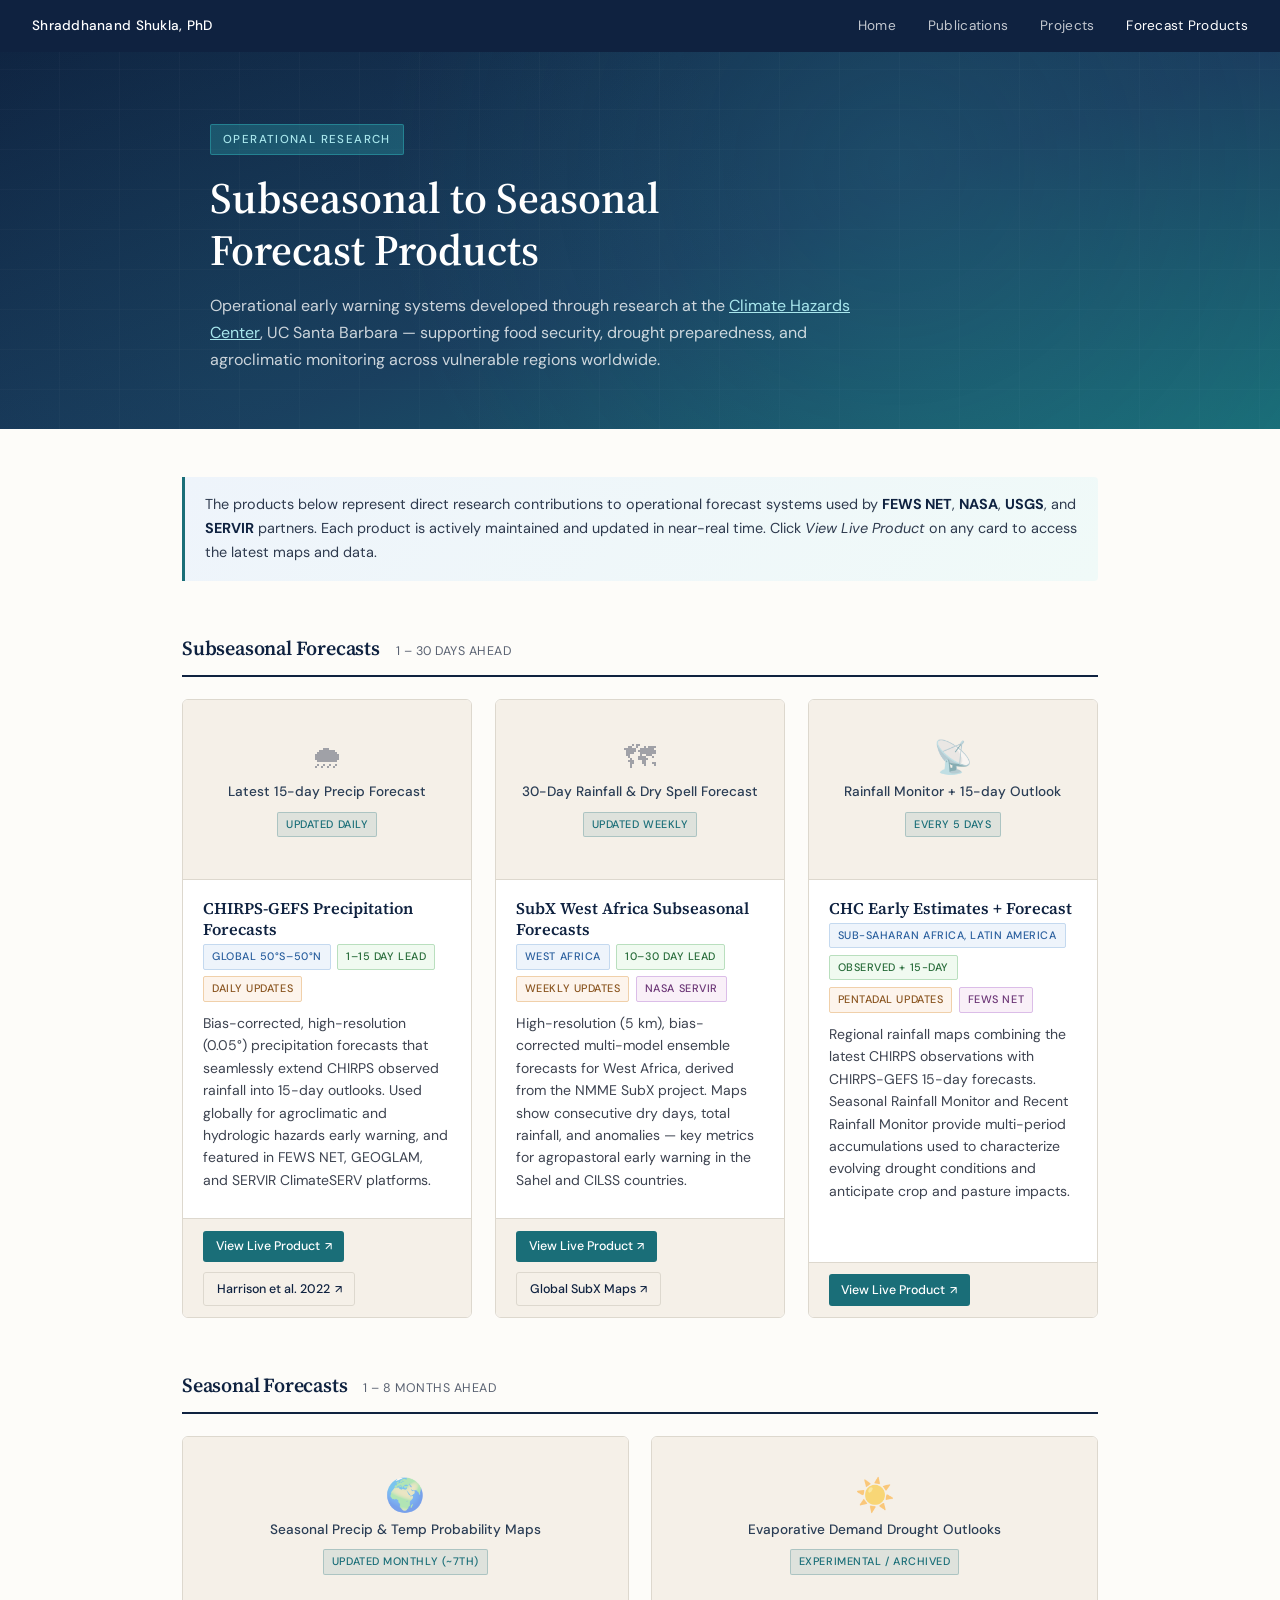
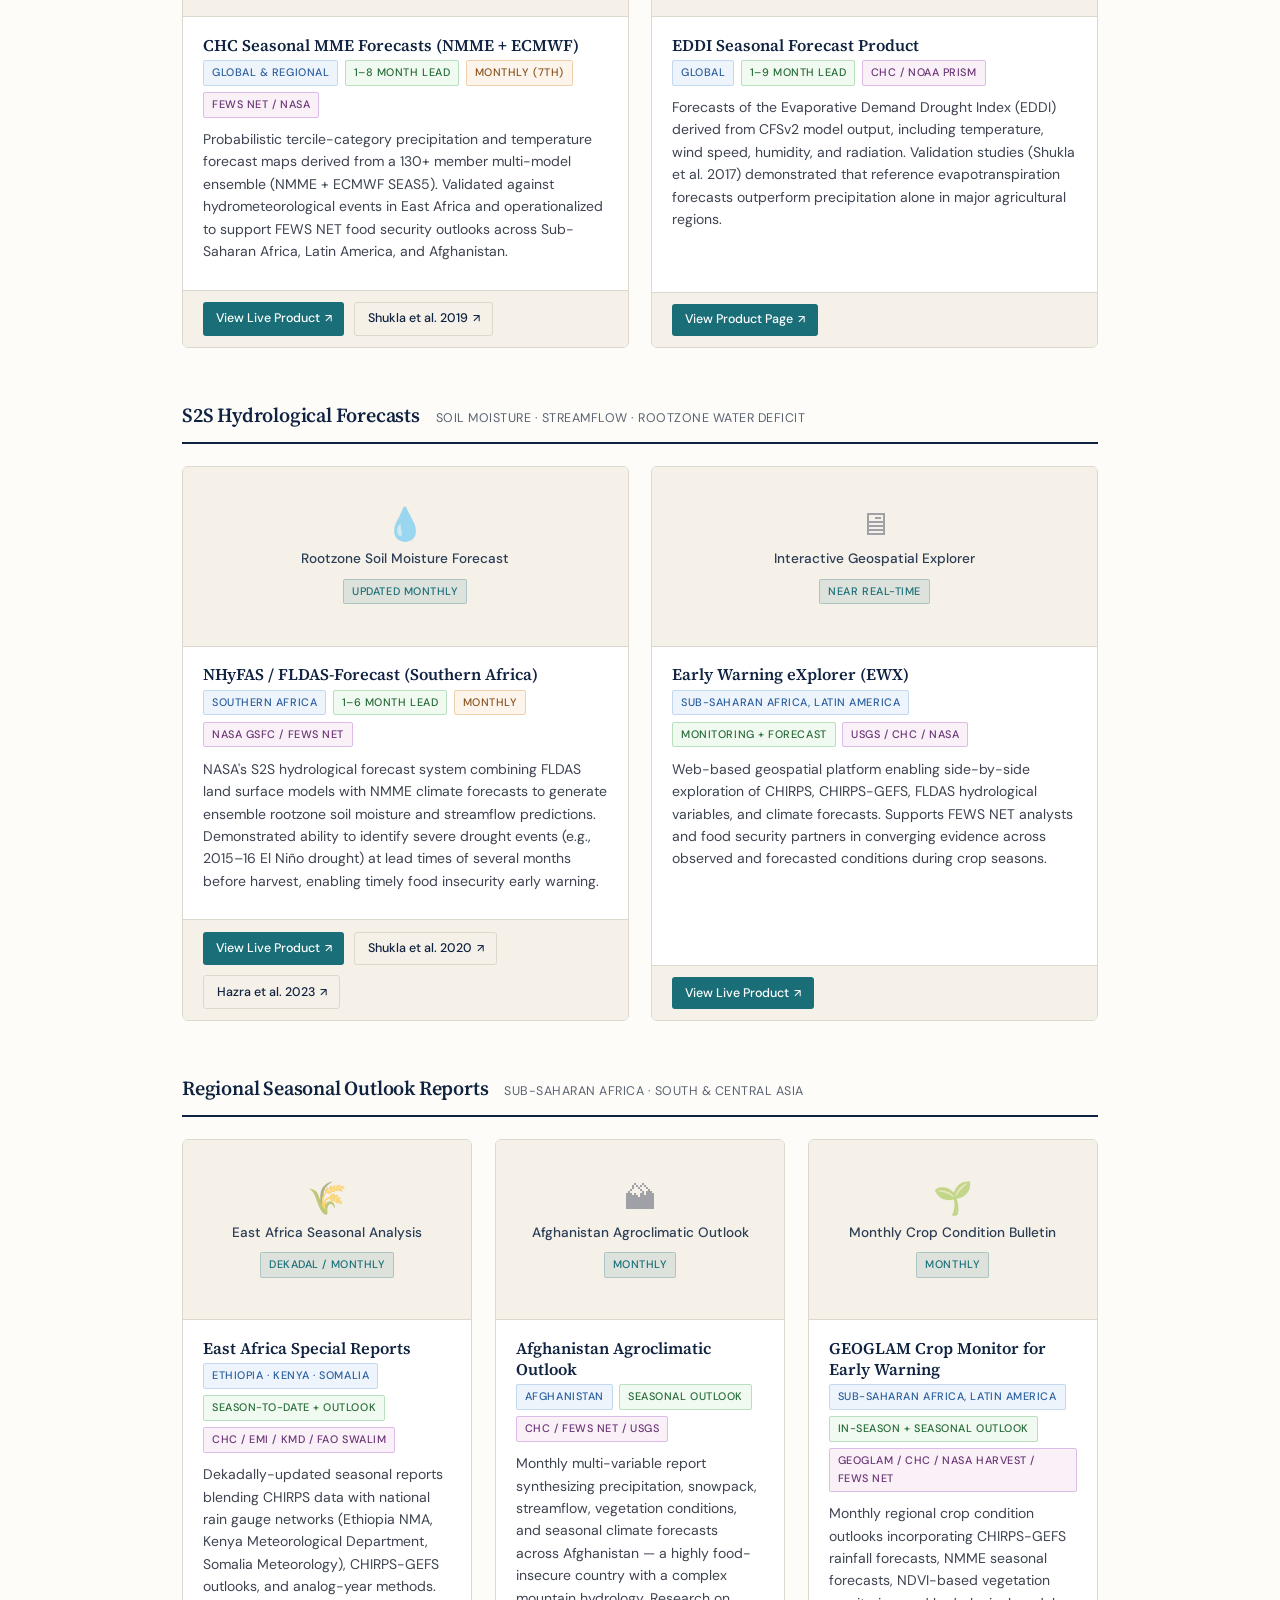
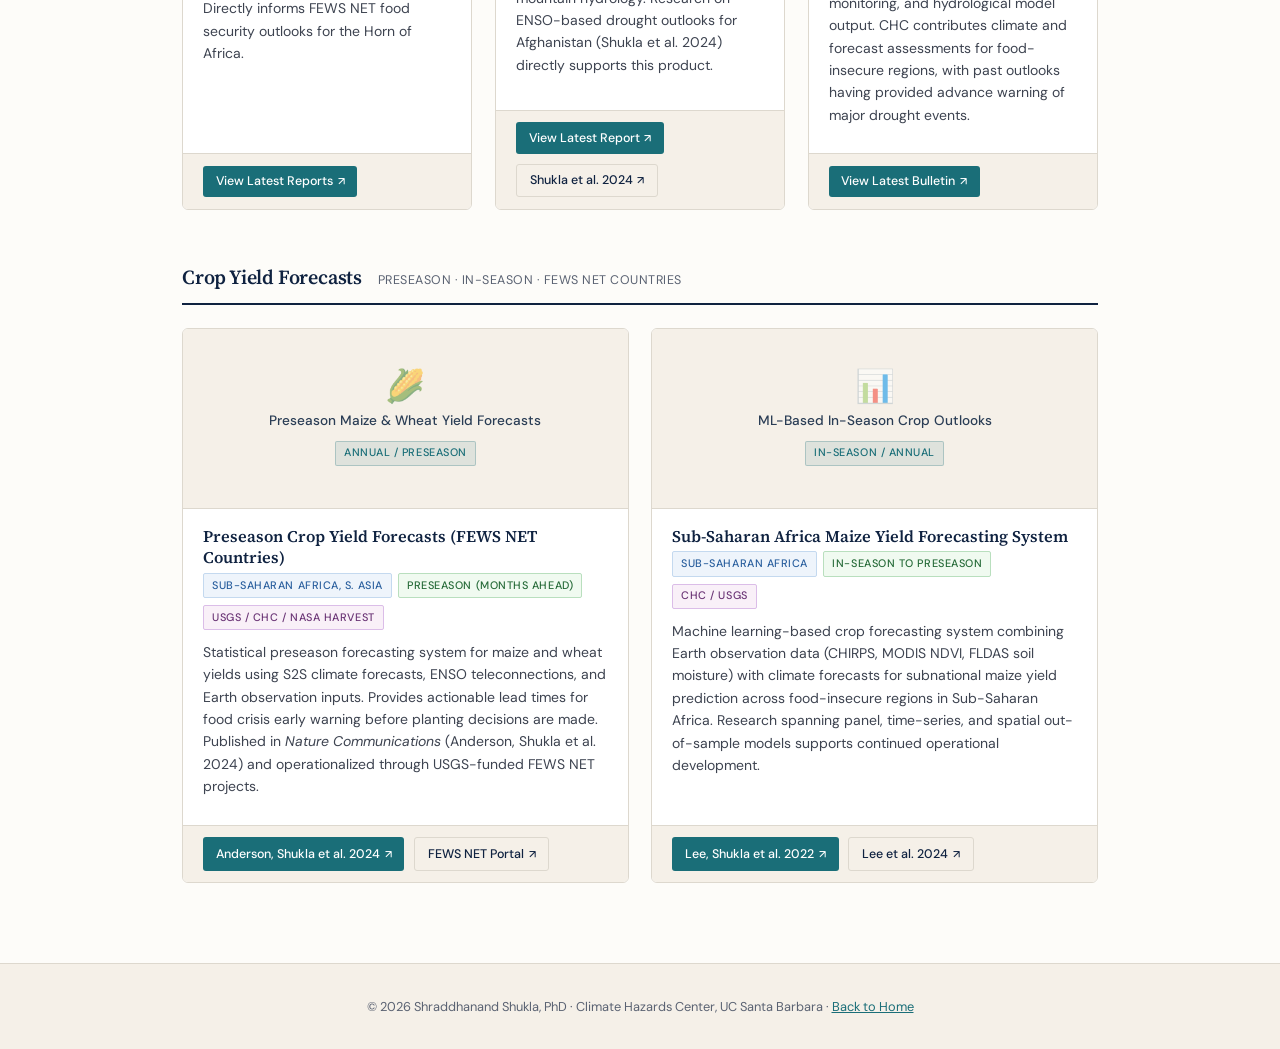
==== products.html @ a0d9e7ec "Forecasting products page" ====
<!DOCTYPE html>
<html lang="en">
<head>
  <meta charset="UTF-8" />
  <meta name="viewport" content="width=device-width, initial-scale=1.0" />
  <title>Operational Forecast Products | Shraddhanand Shukla, PhD</title>
  <link rel="preconnect" href="https://fonts.googleapis.com">
  <link rel="preconnect" href="https://fonts.gstatic.com" crossorigin>
  <link href="https://fonts.googleapis.com/css2?family=Source+Serif+4:ital,opsz,wght@0,8..60,300;0,8..60,400;0,8..60,600;1,8..60,300&family=DM+Sans:wght@300;400;500&display=swap" rel="stylesheet">
  <style>
    :root {
      --navy:      #0f2240;
      --teal:      #1a6e78;
      --teal-light:#2b9ea9;
      --sand:      #f5f0e8;
      --warm-white:#fdfcf9;
      --text:      #1c1c1c;
      --muted:     #5a6272;
      --border:    #ddd8ce;
      --accent:    #c9502b;
    }

    *, *::before, *::after { box-sizing: border-box; margin: 0; padding: 0; }

    body {
      font-family: 'DM Sans', sans-serif;
      background: var(--warm-white);
      color: var(--text);
      line-height: 1.65;
    }

    /* ── NAV ── */
    nav {
      background: var(--navy);
      padding: 0 2rem;
      display: flex;
      align-items: center;
      gap: 2rem;
      height: 52px;
      position: sticky;
      top: 0;
      z-index: 100;
    }
    nav a {
      color: rgba(255,255,255,0.75);
      text-decoration: none;
      font-size: 0.85rem;
      font-weight: 400;
      letter-spacing: 0.02em;
      transition: color 0.2s;
    }
    nav a:hover, nav a.active { color: #fff; }
    nav a.home { font-weight: 500; color: #fff; margin-right: auto; }

    /* ── HERO ── */
    .hero {
      background: linear-gradient(160deg, var(--navy) 0%, #1a3a5c 55%, var(--teal) 100%);
      padding: 4.5rem 2rem 3.5rem;
      color: #fff;
      position: relative;
      overflow: hidden;
    }
    .hero::before {
      content: '';
      position: absolute;
      inset: 0;
      background-image:
        radial-gradient(circle at 70% 30%, rgba(43,158,169,0.18) 0%, transparent 55%),
        radial-gradient(circle at 20% 80%, rgba(26,110,120,0.14) 0%, transparent 50%);
      pointer-events: none;
    }
    /* subtle grid lines evoking a map graticule */
    .hero::after {
      content: '';
      position: absolute;
      inset: 0;
      background-image:
        repeating-linear-gradient(0deg,  transparent, transparent 39px, rgba(255,255,255,0.04) 40px),
        repeating-linear-gradient(90deg, transparent, transparent 59px, rgba(255,255,255,0.04) 60px);
      pointer-events: none;
    }
    .hero-inner {
      max-width: 860px;
      margin: 0 auto;
      position: relative;
      z-index: 1;
    }
    .hero-tag {
      display: inline-block;
      background: rgba(43,158,169,0.35);
      border: 1px solid rgba(43,158,169,0.6);
      color: #a8e6ec;
      font-size: 0.72rem;
      font-weight: 500;
      letter-spacing: 0.12em;
      text-transform: uppercase;
      padding: 0.3rem 0.75rem;
      border-radius: 2px;
      margin-bottom: 1.1rem;
    }
    .hero h1 {
      font-family: 'Source Serif 4', Georgia, serif;
      font-size: clamp(1.9rem, 4vw, 2.7rem);
      font-weight: 600;
      line-height: 1.2;
      margin-bottom: 1rem;
    }
    .hero p {
      font-size: 1rem;
      color: rgba(255,255,255,0.78);
      max-width: 640px;
      line-height: 1.7;
    }

    /* ── MAIN LAYOUT ── */
    main {
      max-width: 980px;
      margin: 0 auto;
      padding: 3rem 2rem 5rem;
    }

    /* ── SECTION HEADER ── */
    .section-header {
      display: flex;
      align-items: baseline;
      gap: 1rem;
      margin-bottom: 1.4rem;
      margin-top: 3.2rem;
      padding-bottom: 0.6rem;
      border-bottom: 2px solid var(--navy);
    }
    .section-header:first-of-type { margin-top: 0; }
    .section-header h2 {
      font-family: 'Source Serif 4', Georgia, serif;
      font-size: 1.25rem;
      font-weight: 600;
      color: var(--navy);
      letter-spacing: -0.01em;
    }
    .section-header .timescale {
      font-size: 0.78rem;
      color: var(--muted);
      font-weight: 400;
      letter-spacing: 0.04em;
      text-transform: uppercase;
    }

    /* ── PRODUCT GRID ── */
    .product-grid {
      display: grid;
      grid-template-columns: repeat(auto-fill, minmax(280px, 1fr));
      gap: 1.4rem;
    }
    .product-grid.single { grid-template-columns: 1fr; }
    .product-grid.two    { grid-template-columns: repeat(auto-fill, minmax(350px, 1fr)); }

    /* ── PRODUCT CARD ── */
    .card {
      background: #fff;
      border: 1px solid var(--border);
      border-radius: 6px;
      overflow: hidden;
      display: flex;
      flex-direction: column;
      transition: box-shadow 0.22s, transform 0.22s;
    }
    .card:hover {
      box-shadow: 0 8px 28px rgba(15,34,64,0.11);
      transform: translateY(-2px);
    }

    /* map preview area */
    .card-map {
      width: 100%;
      height: 180px;
      background: var(--sand);
      position: relative;
      overflow: hidden;
      border-bottom: 1px solid var(--border);
      display: flex;
      align-items: center;
      justify-content: center;
    }
    .card-map iframe {
      width: 100%;
      height: 100%;
      border: none;
      pointer-events: none; /* decorative only in card */
    }
    .card-map .map-overlay {
      position: absolute;
      inset: 0;
      background: transparent;
      cursor: pointer;
      z-index: 2;
    }
    .card-map .map-placeholder {
      display: flex;
      flex-direction: column;
      align-items: center;
      justify-content: center;
      gap: 0.5rem;
      color: var(--muted);
      font-size: 0.8rem;
      text-align: center;
      padding: 1rem;
    }
    .map-placeholder .icon {
      font-size: 2rem;
      line-height: 1;
      opacity: 0.55;
    }
    .map-placeholder .update-badge {
      display: inline-block;
      background: rgba(26,110,120,0.1);
      color: var(--teal);
      font-size: 0.68rem;
      font-weight: 500;
      letter-spacing: 0.05em;
      text-transform: uppercase;
      padding: 0.18rem 0.5rem;
      border-radius: 2px;
      border: 1px solid rgba(26,110,120,0.25);
    }

    /* card body */
    .card-body {
      padding: 1.1rem 1.25rem 0.9rem;
      flex: 1;
      display: flex;
      flex-direction: column;
    }
    .card-name {
      font-family: 'Source Serif 4', Georgia, serif;
      font-size: 1.02rem;
      font-weight: 600;
      color: var(--navy);
      margin-bottom: 0.25rem;
      line-height: 1.3;
    }
    .card-meta {
      display: flex;
      flex-wrap: wrap;
      gap: 0.4rem;
      margin-bottom: 0.65rem;
    }
    .tag {
      font-size: 0.68rem;
      font-weight: 500;
      letter-spacing: 0.05em;
      text-transform: uppercase;
      padding: 0.18rem 0.5rem;
      border-radius: 2px;
    }
    .tag-coverage  { background: #eef4fb; color: #2a5f9e; border: 1px solid #c4d9ef; }
    .tag-lead      { background: #f0faf0; color: #276b39; border: 1px solid #b9dfbe; }
    .tag-frequency { background: #fdf4ec; color: #8a5520; border: 1px solid #f0d0aa; }
    .tag-partner   { background: #f9f0f8; color: #6b3576; border: 1px solid #dbbde8; }

    .card-desc {
      font-size: 0.875rem;
      color: #3d4350;
      line-height: 1.6;
      flex: 1;
      margin-bottom: 0.8rem;
    }

    /* card footer */
    .card-footer {
      display: flex;
      gap: 0.6rem;
      flex-wrap: wrap;
      padding: 0.7rem 1.25rem;
      border-top: 1px solid var(--border);
      background: var(--sand);
    }
    .btn {
      font-size: 0.78rem;
      font-weight: 500;
      padding: 0.35rem 0.8rem;
      border-radius: 3px;
      text-decoration: none;
      transition: all 0.18s;
      display: inline-flex;
      align-items: center;
      gap: 0.3rem;
    }
    .btn-primary {
      background: var(--teal);
      color: #fff;
    }
    .btn-primary:hover { background: var(--teal-light); }
    .btn-secondary {
      background: transparent;
      color: var(--navy);
      border: 1px solid var(--border);
    }
    .btn-secondary:hover { background: #fff; border-color: var(--navy); }

    /* arrow icon */
    .btn::after { content: '↗'; font-size: 0.7rem; }

    /* ── INTRO NOTE ── */
    .intro-note {
      background: linear-gradient(135deg, #eef4fb 0%, #f0faf8 100%);
      border-left: 3px solid var(--teal);
      border-radius: 0 4px 4px 0;
      padding: 1rem 1.25rem;
      font-size: 0.9rem;
      color: #2e3a4e;
      margin-bottom: 2.8rem;
      line-height: 1.65;
    }
    .intro-note strong { color: var(--navy); }

    /* ── FOOTER ── */
    footer {
      text-align: center;
      padding: 2rem;
      border-top: 1px solid var(--border);
      font-size: 0.8rem;
      color: var(--muted);
      background: var(--sand);
    }

    @media (max-width: 600px) {
      .hero { padding: 3rem 1.25rem 2.5rem; }
      main  { padding: 2rem 1.25rem 4rem; }
      nav   { padding: 0 1.25rem; gap: 1.25rem; }
    }
  </style>
</head>
<body>

<!-- NAV -->
<nav>
  <a href="index.html" class="home">Shraddhanand Shukla, PhD</a>
  <a href="index.html">Home</a>
  <a href="publications.html">Publications</a>
  <a href="projects.html">Projects</a>
  <a href="products.html" class="active">Forecast Products</a>
</nav>

<!-- HERO -->
<div class="hero">
  <div class="hero-inner">
    <div class="hero-tag">Operational Research</div>
    <h1>Subseasonal to Seasonal<br>Forecast Products</h1>
    <p>
      Operational early warning systems developed through research at the
      <a href="https://chc.ucsb.edu" style="color:#a8e6ec;">Climate Hazards Center</a>,
      UC Santa Barbara — supporting food security, drought preparedness, and agroclimatic
      monitoring across vulnerable regions worldwide.
    </p>
  </div>
</div>

<!-- MAIN -->
<main>

  <div class="intro-note">
    The products below represent direct research contributions to operational forecast systems
    used by <strong>FEWS NET</strong>, <strong>NASA</strong>, <strong>USGS</strong>, and
    <strong>SERVIR</strong> partners. Each product is actively maintained and updated in
    near-real time. Click <em>View Live Product</em> on any card to access the latest maps and data.
  </div>

  <!-- ═══════════════════════════════════════════
       SECTION 1: Subseasonal (days to ~30 days)
  ═══════════════════════════════════════════ -->
  <div class="section-header">
    <h2>Subseasonal Forecasts</h2>
    <span class="timescale">1 – 30 days ahead</span>
  </div>

  <div class="product-grid">

    <!-- CHIRPS-GEFS -->
    <div class="card">
      <div class="card-map">
        <div class="map-placeholder">
          <div class="icon">🌧</div>
          <div style="font-weight:500;color:#2a3d55;font-size:0.85rem;">Latest 15-day Precip Forecast</div>
          <div class="update-badge">Updated Daily</div>
        </div>
        <a href="https://chc.ucsb.edu/data/chirps-gefs" target="_blank" class="map-overlay" aria-label="View CHIRPS-GEFS live maps"></a>
      </div>
      <div class="card-body">
        <div class="card-name">CHIRPS-GEFS Precipitation Forecasts</div>
        <div class="card-meta">
          <span class="tag tag-coverage">Global 50°S–50°N</span>
          <span class="tag tag-lead">1–15 day lead</span>
          <span class="tag tag-frequency">Daily updates</span>
        </div>
        <div class="card-desc">
          Bias-corrected, high-resolution (0.05°) precipitation forecasts that seamlessly extend
          CHIRPS observed rainfall into 15-day outlooks. Used globally for agroclimatic and
          hydrologic hazards early warning, and featured in FEWS NET, GEOGLAM, and SERVIR
          ClimateSERV platforms.
        </div>
      </div>
      <div class="card-footer">
        <a href="https://chc.ucsb.edu/data/chirps-gefs" target="_blank" class="btn btn-primary">View Live Product</a>
        <a href="https://doi.org/10.1038/s41597-022-01327-8" target="_blank" class="btn btn-secondary">Harrison et al. 2022</a>
      </div>
    </div>

    <!-- SubX West Africa -->
    <div class="card">
      <div class="card-map">
        <div class="map-placeholder">
          <div class="icon">🗺</div>
          <div style="font-weight:500;color:#2a3d55;font-size:0.85rem;">30-Day Rainfall & Dry Spell Forecast</div>
          <div class="update-badge">Updated Weekly</div>
        </div>
        <a href="https://chc.ucsb.edu/monitoring/subx/west-africa" target="_blank" class="map-overlay" aria-label="View SubX West Africa maps"></a>
      </div>
      <div class="card-body">
        <div class="card-name">SubX West Africa Subseasonal Forecasts</div>
        <div class="card-meta">
          <span class="tag tag-coverage">West Africa</span>
          <span class="tag tag-lead">10–30 day lead</span>
          <span class="tag tag-frequency">Weekly updates</span>
          <span class="tag tag-partner">NASA SERVIR</span>
        </div>
        <div class="card-desc">
          High-resolution (5 km), bias-corrected multi-model ensemble forecasts for West Africa,
          derived from the NMME SubX project. Maps show consecutive dry days, total rainfall,
          and anomalies — key metrics for agropastoral early warning in the Sahel and CILSS countries.
        </div>
      </div>
      <div class="card-footer">
        <a href="https://chc.ucsb.edu/monitoring/subx/west-africa" target="_blank" class="btn btn-primary">View Live Product</a>
        <a href="https://chc.ucsb.edu/monitoring/subx" target="_blank" class="btn btn-secondary">Global SubX Maps</a>
      </div>
    </div>

    <!-- CHC Early Estimates -->
    <div class="card">
      <div class="card-map">
        <div class="map-placeholder">
          <div class="icon">📡</div>
          <div style="font-weight:500;color:#2a3d55;font-size:0.85rem;">Rainfall Monitor + 15-day Outlook</div>
          <div class="update-badge">Every 5 Days</div>
        </div>
        <a href="https://chc.ucsb.edu/monitoring" target="_blank" class="map-overlay" aria-label="View CHC Early Estimates"></a>
      </div>
      <div class="card-body">
        <div class="card-name">CHC Early Estimates + Forecast</div>
        <div class="card-meta">
          <span class="tag tag-coverage">Sub-Saharan Africa, Latin America</span>
          <span class="tag tag-lead">Observed + 15-day</span>
          <span class="tag tag-frequency">Pentadal updates</span>
          <span class="tag tag-partner">FEWS NET</span>
        </div>
        <div class="card-desc">
          Regional rainfall maps combining the latest CHIRPS observations with CHIRPS-GEFS
          15-day forecasts. Seasonal Rainfall Monitor and Recent Rainfall Monitor provide
          multi-period accumulations used to characterize evolving drought conditions and
          anticipate crop and pasture impacts.
        </div>
      </div>
      <div class="card-footer">
        <a href="https://chc.ucsb.edu/monitoring" target="_blank" class="btn btn-primary">View Live Product</a>
      </div>
    </div>

  </div><!-- /product-grid -->


  <!-- ═══════════════════════════════════
       SECTION 2: Seasonal (1–8 months)
  ═══════════════════════════════════ -->
  <div class="section-header">
    <h2>Seasonal Forecasts</h2>
    <span class="timescale">1 – 8 months ahead</span>
  </div>

  <div class="product-grid two">

    <!-- NMME/ECMWF MME -->
    <div class="card">
      <div class="card-map">
        <div class="map-placeholder">
          <div class="icon">🌍</div>
          <div style="font-weight:500;color:#2a3d55;font-size:0.85rem;">Seasonal Precip & Temp Probability Maps</div>
          <div class="update-badge">Updated Monthly (~7th)</div>
        </div>
        <a href="https://chc.ucsb.edu/monitoring/nmme" target="_blank" class="map-overlay" aria-label="View NMME/ECMWF seasonal forecasts"></a>
      </div>
      <div class="card-body">
        <div class="card-name">CHC Seasonal MME Forecasts (NMME + ECMWF)</div>
        <div class="card-meta">
          <span class="tag tag-coverage">Global & Regional</span>
          <span class="tag tag-lead">1–8 month lead</span>
          <span class="tag tag-frequency">Monthly (7th)</span>
          <span class="tag tag-partner">FEWS NET / NASA</span>
        </div>
        <div class="card-desc">
          Probabilistic tercile-category precipitation and temperature forecast maps derived
          from a 130+ member multi-model ensemble (NMME + ECMWF SEAS5). Validated against
          hydrometeorological events in East Africa and operationalized to support FEWS NET
          food security outlooks across Sub-Saharan Africa, Latin America, and Afghanistan.
        </div>
      </div>
      <div class="card-footer">
        <a href="https://chc.ucsb.edu/monitoring/nmme" target="_blank" class="btn btn-primary">View Live Product</a>
        <a href="https://doi.org/10.1007/s00382-016-3296-z" target="_blank" class="btn btn-secondary">Shukla et al. 2019</a>
      </div>
    </div>

    <!-- EDDI Forecasts -->
    <div class="card">
      <div class="card-map">
        <div class="map-placeholder">
          <div class="icon">☀️</div>
          <div style="font-weight:500;color:#2a3d55;font-size:0.85rem;">Evaporative Demand Drought Outlooks</div>
          <div class="update-badge">Experimental / Archived</div>
        </div>
        <a href="https://chc.ucsb.edu/data/eddi" target="_blank" class="map-overlay" aria-label="View EDDI forecast product"></a>
      </div>
      <div class="card-body">
        <div class="card-name">EDDI Seasonal Forecast Product</div>
        <div class="card-meta">
          <span class="tag tag-coverage">Global</span>
          <span class="tag tag-lead">1–9 month lead</span>
          <span class="tag tag-partner">CHC / NOAA PRISM</span>
        </div>
        <div class="card-desc">
          Forecasts of the Evaporative Demand Drought Index (EDDI) derived from CFSv2 model
          output, including temperature, wind speed, humidity, and radiation. Validation
          studies (Shukla et al. 2017) demonstrated that reference evapotranspiration forecasts
          outperform precipitation alone in major agricultural regions.
        </div>
      </div>
      <div class="card-footer">
        <a href="https://chc.ucsb.edu/data/eddi" target="_blank" class="btn btn-primary">View Product Page</a>
      </div>
    </div>

  </div><!-- /product-grid two -->


  <!-- ═══════════════════════════════════
       SECTION 3: S2S Hydrological
  ═══════════════════════════════════ -->
  <div class="section-header">
    <h2>S2S Hydrological Forecasts</h2>
    <span class="timescale">Soil moisture · Streamflow · Rootzone water deficit</span>
  </div>

  <div class="product-grid two">

    <!-- NHyFAS / FLDAS-Forecast -->
    <div class="card">
      <div class="card-map">
        <div class="map-placeholder">
          <div class="icon">💧</div>
          <div style="font-weight:500;color:#2a3d55;font-size:0.85rem;">Rootzone Soil Moisture Forecast</div>
          <div class="update-badge">Updated Monthly</div>
        </div>
        <a href="https://nasaharvest.github.io/fldas-forecast/" target="_blank" class="map-overlay" aria-label="View NHyFAS/FLDAS forecast"></a>
      </div>
      <div class="card-body">
        <div class="card-name">NHyFAS / FLDAS-Forecast (Southern Africa)</div>
        <div class="card-meta">
          <span class="tag tag-coverage">Southern Africa</span>
          <span class="tag tag-lead">1–6 month lead</span>
          <span class="tag tag-frequency">Monthly</span>
          <span class="tag tag-partner">NASA GSFC / FEWS NET</span>
        </div>
        <div class="card-desc">
          NASA's S2S hydrological forecast system combining FLDAS land surface models with
          NMME climate forecasts to generate ensemble rootzone soil moisture and streamflow
          predictions. Demonstrated ability to identify severe drought events (e.g., 2015–16
          El Niño drought) at lead times of several months before harvest, enabling timely
          food insecurity early warning.
        </div>
      </div>
      <div class="card-footer">
        <a href="https://nasaharvest.github.io/fldas-forecast/" target="_blank" class="btn btn-primary">View Live Product</a>
        <a href="https://doi.org/10.5194/nhess-20-1187-2020" target="_blank" class="btn btn-secondary">Shukla et al. 2020</a>
        <a href="https://doi.org/10.1016/j.jhydrol.2022.129005" target="_blank" class="btn btn-secondary">Hazra et al. 2023</a>
      </div>
    </div>

    <!-- FEWS NET EWX -->
    <div class="card">
      <div class="card-map">
        <div class="map-placeholder">
          <div class="icon">🖥</div>
          <div style="font-weight:500;color:#2a3d55;font-size:0.85rem;">Interactive Geospatial Explorer</div>
          <div class="update-badge">Near Real-Time</div>
        </div>
        <a href="https://earlywarning.usgs.gov/fews" target="_blank" class="map-overlay" aria-label="View Early Warning Explorer"></a>
      </div>
      <div class="card-body">
        <div class="card-name">Early Warning eXplorer (EWX)</div>
        <div class="card-meta">
          <span class="tag tag-coverage">Sub-Saharan Africa, Latin America</span>
          <span class="tag tag-lead">Monitoring + Forecast</span>
          <span class="tag tag-partner">USGS / CHC / NASA</span>
        </div>
        <div class="card-desc">
          Web-based geospatial platform enabling side-by-side exploration of CHIRPS,
          CHIRPS-GEFS, FLDAS hydrological variables, and climate forecasts. Supports
          FEWS NET analysts and food security partners in converging evidence across
          observed and forecasted conditions during crop seasons.
        </div>
      </div>
      <div class="card-footer">
        <a href="https://earlywarning.usgs.gov/fews" target="_blank" class="btn btn-primary">View Live Product</a>
      </div>
    </div>

  </div><!-- /product-grid two -->


  <!-- ═════════════════════════════════
       SECTION 4: Regional Reports
  ═════════════════════════════════ -->
  <div class="section-header">
    <h2>Regional Seasonal Outlook Reports</h2>
    <span class="timescale">Sub-Saharan Africa · South & Central Asia</span>
  </div>

  <div class="product-grid">

    <!-- East Africa Special Reports -->
    <div class="card">
      <div class="card-map">
        <div class="map-placeholder">
          <div class="icon">🌾</div>
          <div style="font-weight:500;color:#2a3d55;font-size:0.85rem;">East Africa Seasonal Analysis</div>
          <div class="update-badge">Dekadal / Monthly</div>
        </div>
        <a href="https://chc.ucsb.edu/monitoring/east-africa-special-reports" target="_blank" class="map-overlay" aria-label="View East Africa Special Reports"></a>
      </div>
      <div class="card-body">
        <div class="card-name">East Africa Special Reports</div>
        <div class="card-meta">
          <span class="tag tag-coverage">Ethiopia · Kenya · Somalia</span>
          <span class="tag tag-lead">Season-to-date + outlook</span>
          <span class="tag tag-partner">CHC / EMI / KMD / FAO SWALIM</span>
        </div>
        <div class="card-desc">
          Dekadally-updated seasonal reports blending CHIRPS data with national rain gauge
          networks (Ethiopia NMA, Kenya Meteorological Department, Somalia Meteorology),
          CHIRPS-GEFS outlooks, and analog-year methods. Directly informs FEWS NET food
          security outlooks for the Horn of Africa.
        </div>
      </div>
      <div class="card-footer">
        <a href="https://chc.ucsb.edu/monitoring/east-africa-special-reports" target="_blank" class="btn btn-primary">View Latest Reports</a>
      </div>
    </div>

    <!-- Afghanistan Report -->
    <div class="card">
      <div class="card-map">
        <div class="map-placeholder">
          <div class="icon">🏔</div>
          <div style="font-weight:500;color:#2a3d55;font-size:0.85rem;">Afghanistan Agroclimatic Outlook</div>
          <div class="update-badge">Monthly</div>
        </div>
        <a href="https://chc.ucsb.edu/monitoring/afghanistan" target="_blank" class="map-overlay" aria-label="View Afghanistan Agroclimatic Report"></a>
      </div>
      <div class="card-body">
        <div class="card-name">Afghanistan Agroclimatic Outlook</div>
        <div class="card-meta">
          <span class="tag tag-coverage">Afghanistan</span>
          <span class="tag tag-lead">Seasonal outlook</span>
          <span class="tag tag-partner">CHC / FEWS NET / USGS</span>
        </div>
        <div class="card-desc">
          Monthly multi-variable report synthesizing precipitation, snowpack, streamflow,
          vegetation conditions, and seasonal climate forecasts across Afghanistan — a highly
          food-insecure country with a complex mountain hydrology. Research on ENSO-based
          drought outlooks for Afghanistan (Shukla et al. 2024) directly supports this product.
        </div>
      </div>
      <div class="card-footer">
        <a href="https://chc.ucsb.edu/monitoring/afghanistan" target="_blank" class="btn btn-primary">View Latest Report</a>
        <a href="https://doi.org/10.1016/j.wace.2024.100697" target="_blank" class="btn btn-secondary">Shukla et al. 2024</a>
      </div>
    </div>

    <!-- GEOGLAM CM4EW -->
    <div class="card">
      <div class="card-map">
        <div class="map-placeholder">
          <div class="icon">🌱</div>
          <div style="font-weight:500;color:#2a3d55;font-size:0.85rem;">Monthly Crop Condition Bulletin</div>
          <div class="update-badge">Monthly</div>
        </div>
        <a href="https://cropmonitor.org" target="_blank" class="map-overlay" aria-label="View GEOGLAM Crop Monitor"></a>
      </div>
      <div class="card-body">
        <div class="card-name">GEOGLAM Crop Monitor for Early Warning</div>
        <div class="card-meta">
          <span class="tag tag-coverage">Sub-Saharan Africa, Latin America</span>
          <span class="tag tag-lead">In-season + seasonal outlook</span>
          <span class="tag tag-partner">GEOGLAM / CHC / NASA Harvest / FEWS NET</span>
        </div>
        <div class="card-desc">
          Monthly regional crop condition outlooks incorporating CHIRPS-GEFS rainfall forecasts,
          NMME seasonal forecasts, NDVI-based vegetation monitoring, and hydrological model output.
          CHC contributes climate and forecast assessments for food-insecure regions, with past
          outlooks having provided advance warning of major drought events.
        </div>
      </div>
      <div class="card-footer">
        <a href="https://cropmonitor.org" target="_blank" class="btn btn-primary">View Latest Bulletin</a>
      </div>
    </div>

  </div><!-- /product-grid -->


  <!-- ════════════════════════════════════
       SECTION 5: Crop Yield Forecasts
  ════════════════════════════════════ -->
  <div class="section-header">
    <h2>Crop Yield Forecasts</h2>
    <span class="timescale">Preseason · In-season · FEWS NET Countries</span>
  </div>

  <div class="product-grid two">

    <!-- Preseason Maize/Wheat Forecasts -->
    <div class="card">
      <div class="card-map">
        <div class="map-placeholder">
          <div class="icon">🌽</div>
          <div style="font-weight:500;color:#2a3d55;font-size:0.85rem;">Preseason Maize & Wheat Yield Forecasts</div>
          <div class="update-badge">Annual / Preseason</div>
        </div>
        <a href="https://www.usaid.gov/fews" target="_blank" class="map-overlay" aria-label="View FEWS NET crop forecasts"></a>
      </div>
      <div class="card-body">
        <div class="card-name">Preseason Crop Yield Forecasts (FEWS NET Countries)</div>
        <div class="card-meta">
          <span class="tag tag-coverage">Sub-Saharan Africa, S. Asia</span>
          <span class="tag tag-lead">Preseason (months ahead)</span>
          <span class="tag tag-partner">USGS / CHC / NASA Harvest</span>
        </div>
        <div class="card-desc">
          Statistical preseason forecasting system for maize and wheat yields using S2S climate
          forecasts, ENSO teleconnections, and Earth observation inputs. Provides actionable
          lead times for food crisis early warning before planting decisions are made. Published
          in <em>Nature Communications</em> (Anderson, Shukla et al. 2024) and operationalized
          through USGS-funded FEWS NET projects.
        </div>
      </div>
      <div class="card-footer">
        <a href="https://doi.org/10.1038/s41467-024-51462-y" target="_blank" class="btn btn-primary">Anderson, Shukla et al. 2024</a>
        <a href="https://www.usaid.gov/fews" target="_blank" class="btn btn-secondary">FEWS NET Portal</a>
      </div>
    </div>

    <!-- SSA Maize ML Forecasts -->
    <div class="card">
      <div class="card-map">
        <div class="map-placeholder">
          <div class="icon">📊</div>
          <div style="font-weight:500;color:#2a3d55;font-size:0.85rem;">ML-Based In-Season Crop Outlooks</div>
          <div class="update-badge">In-season / Annual</div>
        </div>
        <a href="https://doi.org/10.1016/j.gfs.2022.100643" target="_blank" class="map-overlay" aria-label="View SSA crop forecast publication"></a>
      </div>
      <div class="card-body">
        <div class="card-name">Sub-Saharan Africa Maize Yield Forecasting System</div>
        <div class="card-meta">
          <span class="tag tag-coverage">Sub-Saharan Africa</span>
          <span class="tag tag-lead">In-season to preseason</span>
          <span class="tag tag-partner">CHC / USGS</span>
        </div>
        <div class="card-desc">
          Machine learning-based crop forecasting system combining Earth observation data
          (CHIRPS, MODIS NDVI, FLDAS soil moisture) with climate forecasts for subnational
          maize yield prediction across food-insecure regions in Sub-Saharan Africa.
          Research spanning panel, time-series, and spatial out-of-sample models supports
          continued operational development.
        </div>
      </div>
      <div class="card-footer">
        <a href="https://doi.org/10.1016/j.gfs.2022.100643" target="_blank" class="btn btn-primary">Lee, Shukla et al. 2022</a>
        <a href="https://doi.org/10.1016/j.agrformet.2024.110213" target="_blank" class="btn btn-secondary">Lee et al. 2024</a>
      </div>
    </div>

  </div><!-- /product-grid two -->

</main>

<footer>
  © 2026 Shraddhanand Shukla, PhD · Climate Hazards Center, UC Santa Barbara ·
  <a href="index.html" style="color:var(--teal);">Back to Home</a>
</footer>

</body>
</html>
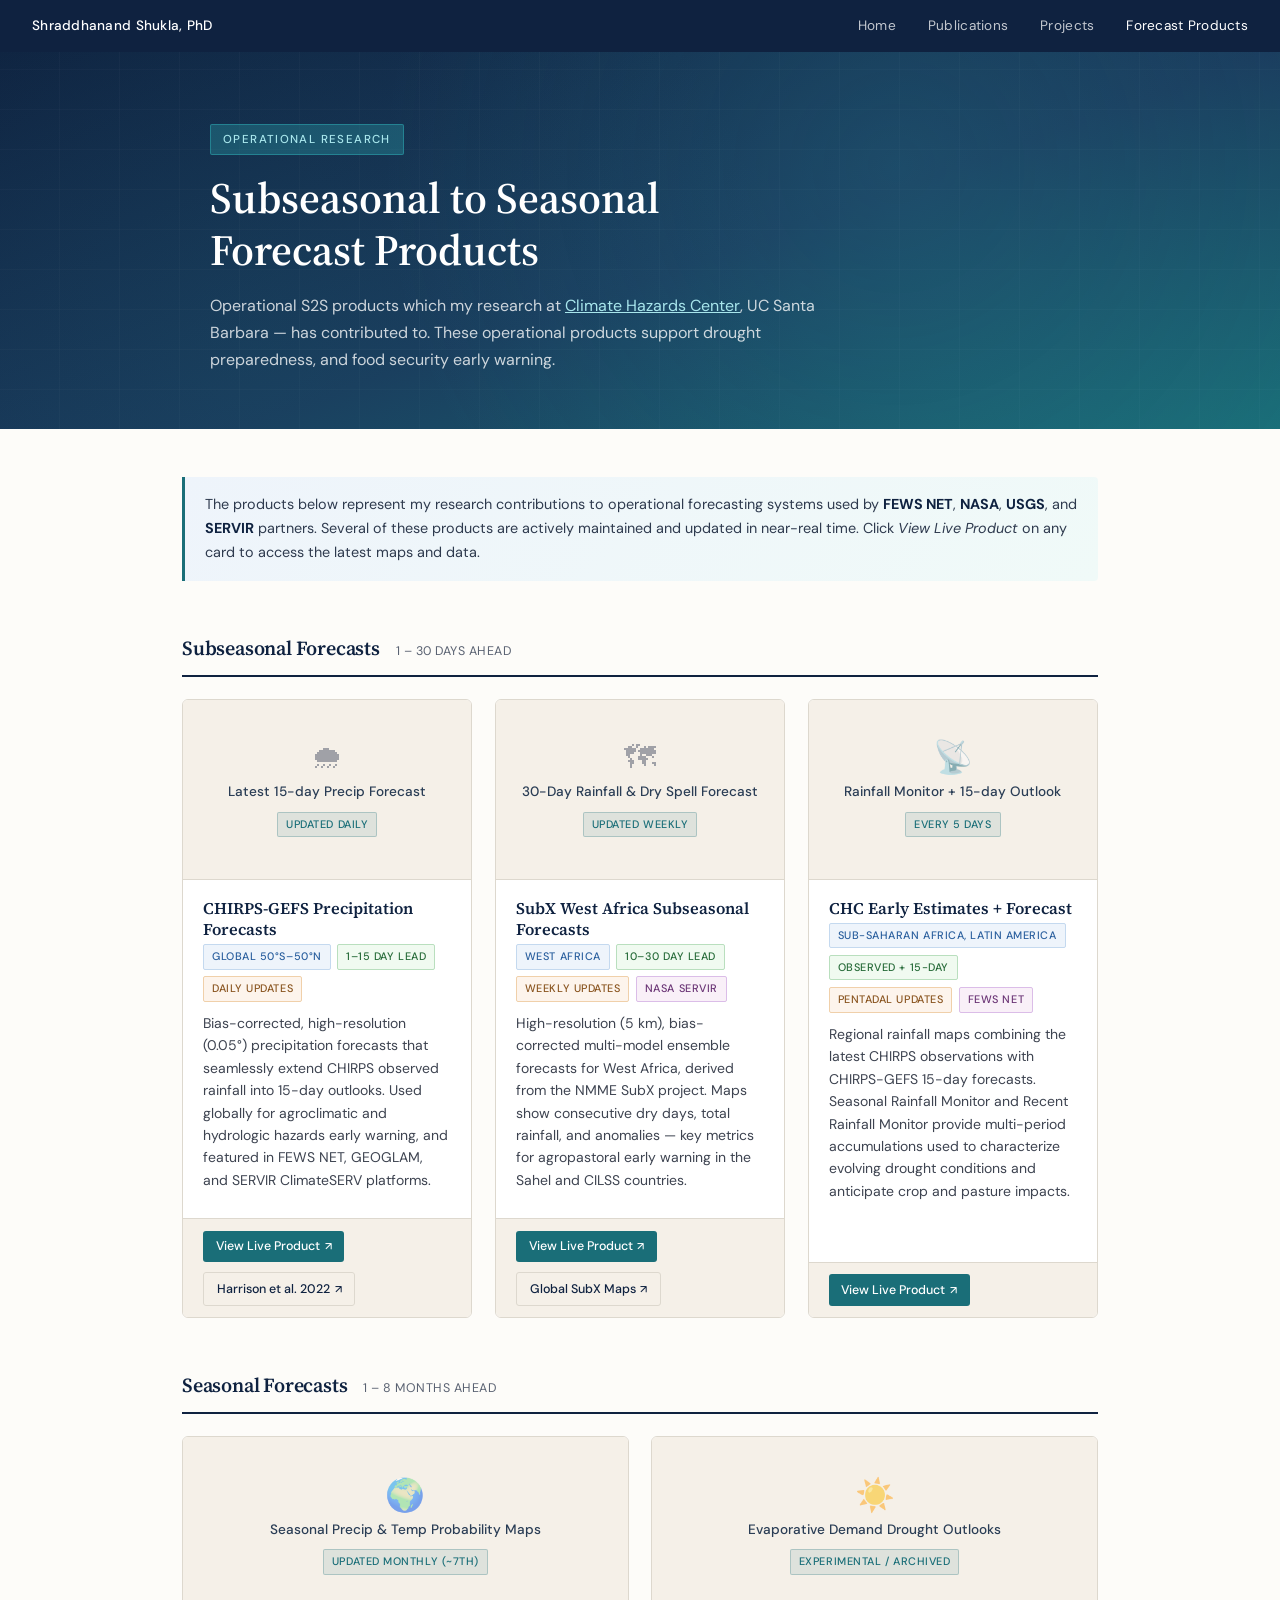
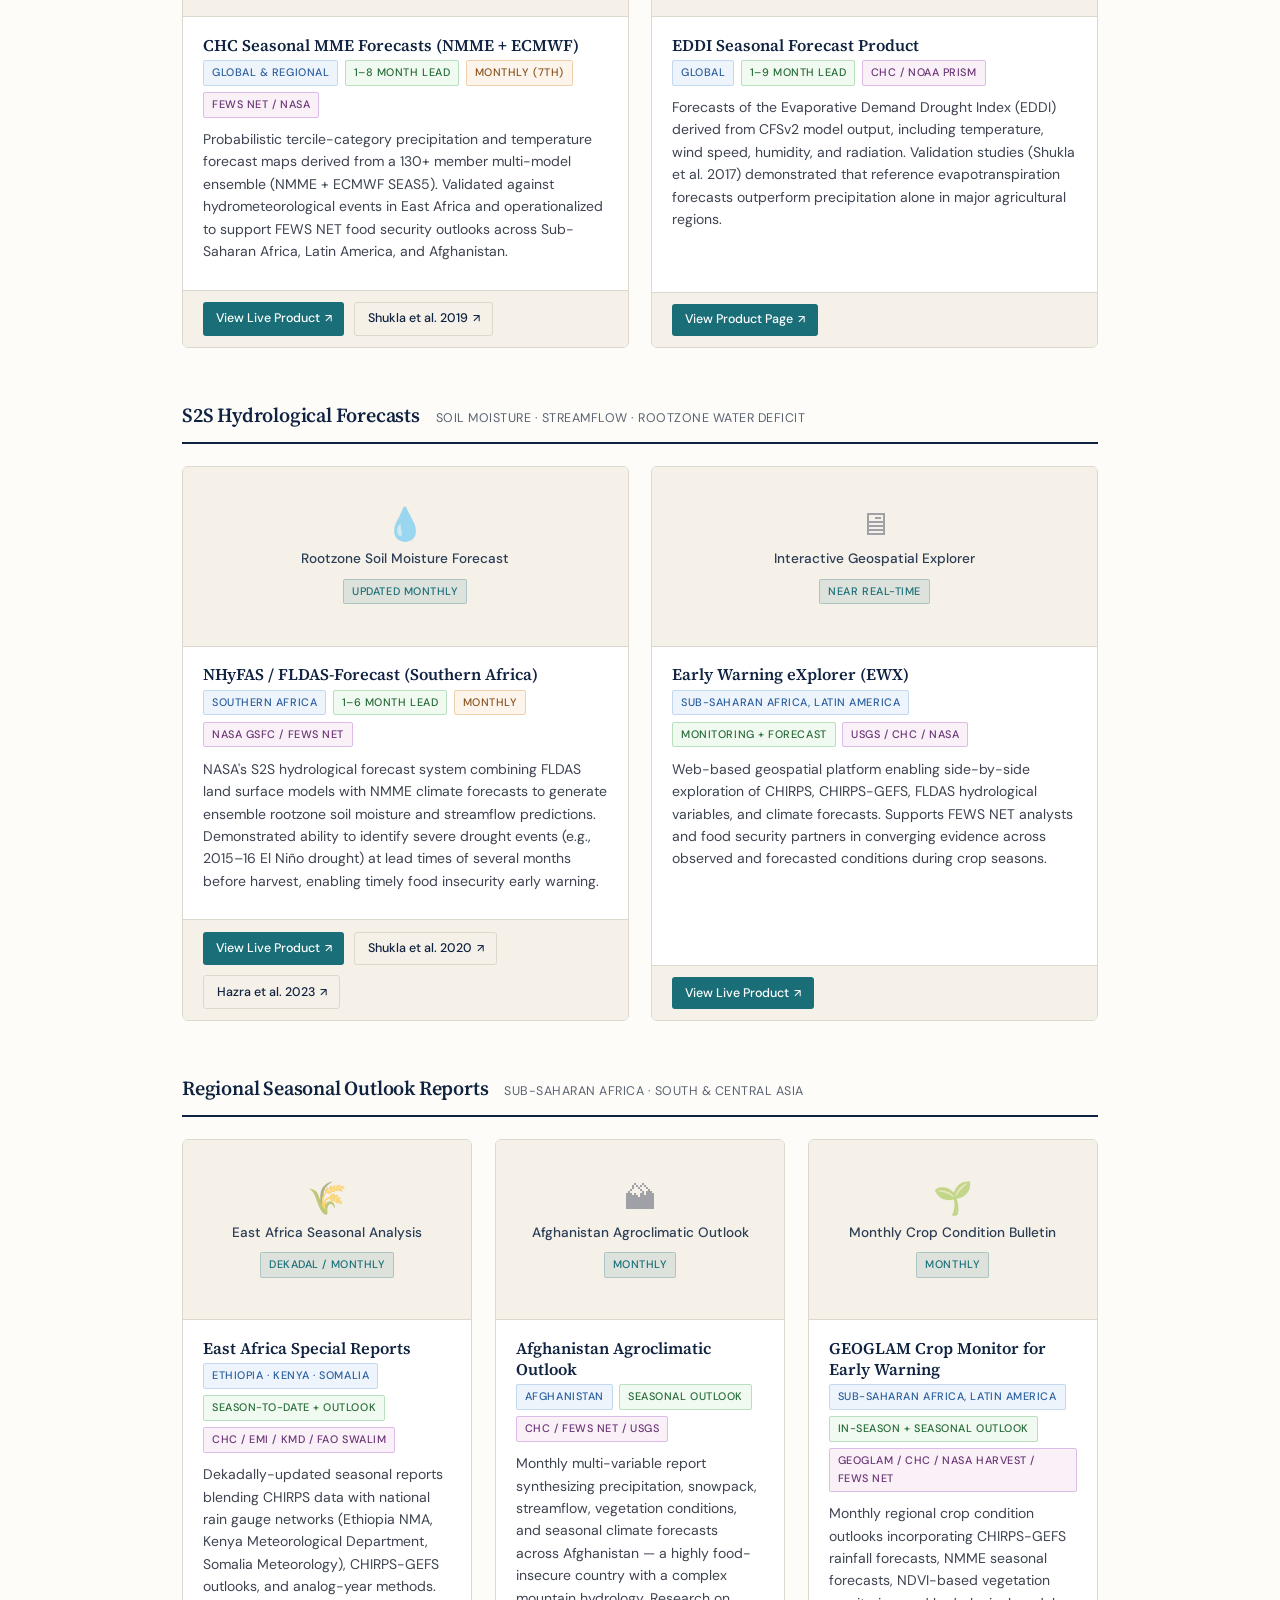
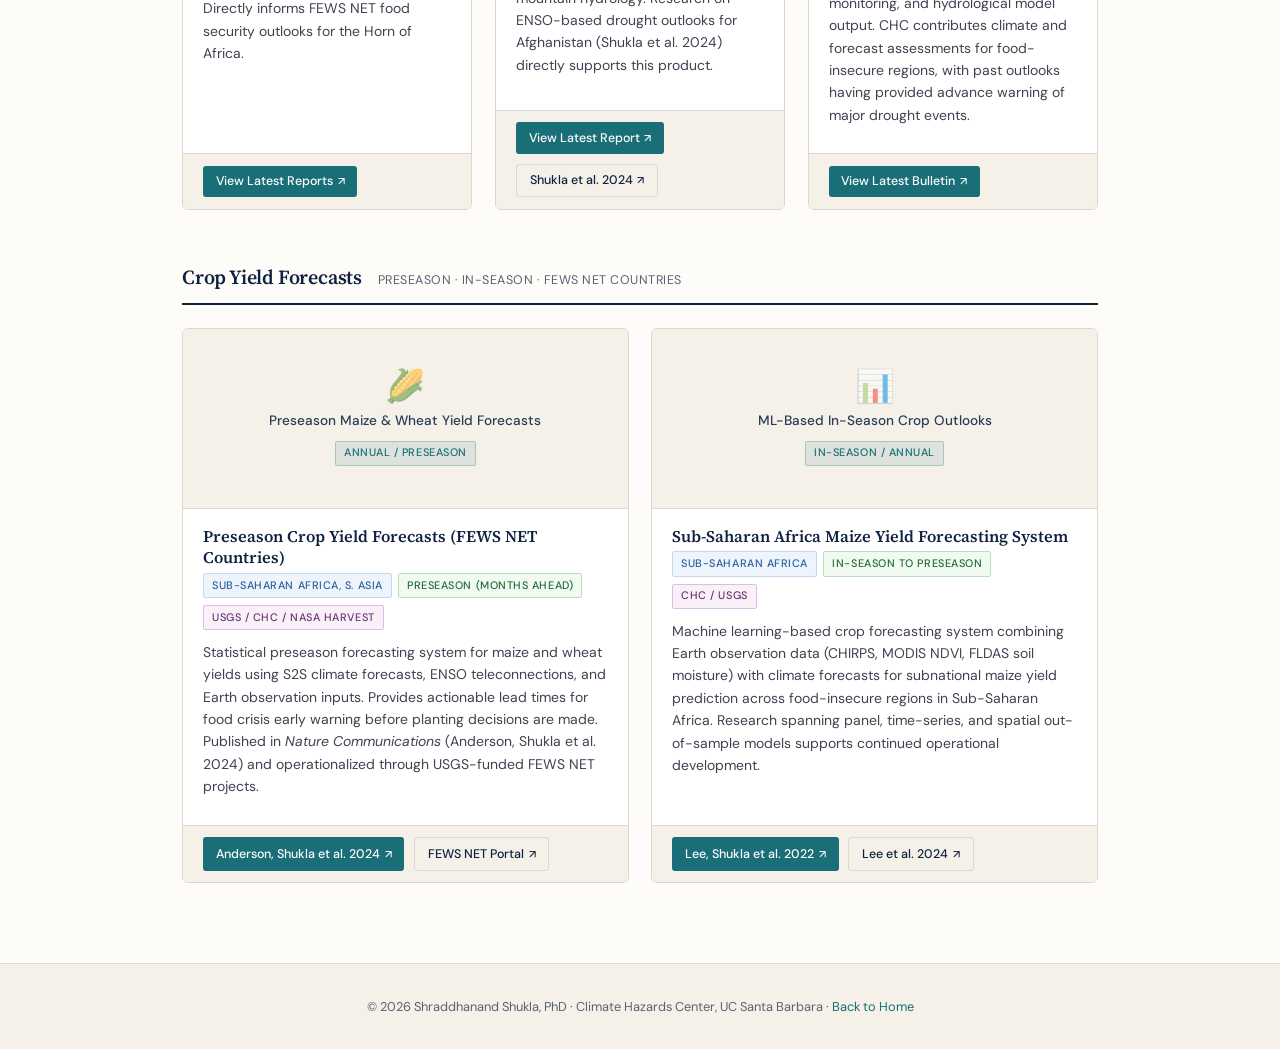
==== commit 82a53da8: "Updated website 03/02/2026. Updated format and asthetics. Added different pages for different websit" ====
--- a/products.html
+++ b/products.html
@@ -3,10 +3,11 @@
 <head>
   <meta charset="UTF-8" />
   <meta name="viewport" content="width=device-width, initial-scale=1.0" />
-  <title>Operational Forecast Products | Shraddhanand Shukla, PhD</title>
+  <title>Operational Subseasonal to Seasonal scale Forecast Products | Shraddhanand Shukla, PhD</title>
   <link rel="preconnect" href="https://fonts.googleapis.com">
   <link rel="preconnect" href="https://fonts.gstatic.com" crossorigin>
   <link href="https://fonts.googleapis.com/css2?family=Source+Serif+4:ital,opsz,wght@0,8..60,300;0,8..60,400;0,8..60,600;1,8..60,300&family=DM+Sans:wght@300;400;500&display=swap" rel="stylesheet">
+  <link rel="stylesheet" href="style.css" />
   <style>
     :root {
       --navy:      #0f2240;
@@ -347,10 +348,9 @@
     <div class="hero-tag">Operational Research</div>
     <h1>Subseasonal to Seasonal<br>Forecast Products</h1>
     <p>
-      Operational early warning systems developed through research at the
+      Operational S2S products which my research at 
       <a href="https://chc.ucsb.edu" style="color:#a8e6ec;">Climate Hazards Center</a>,
-      UC Santa Barbara — supporting food security, drought preparedness, and agroclimatic
-      monitoring across vulnerable regions worldwide.
+      UC Santa Barbara — has contributed to. These operational products support drought preparedness, and food security early warning.
     </p>
   </div>
 </div>
@@ -359,9 +359,9 @@
 <main>
 
   <div class="intro-note">
-    The products below represent direct research contributions to operational forecast systems
+    The products below represent my research contributions to operational forecasting systems
     used by <strong>FEWS NET</strong>, <strong>NASA</strong>, <strong>USGS</strong>, and
-    <strong>SERVIR</strong> partners. Each product is actively maintained and updated in
+    <strong>SERVIR</strong> partners. Several of these products are actively maintained and updated in
     near-real time. Click <em>View Live Product</em> on any card to access the latest maps and data.
   </div>
 
--- a/style.css
+++ b/style.css
@@ -0,0 +1,307 @@
+/* ── SHARED SITE STYLES ── */
+@import url('https://fonts.googleapis.com/css2?family=Source+Serif+4:ital,opsz,wght@0,8..60,300;0,8..60,400;0,8..60,600;1,8..60,300&family=DM+Sans:wght@300;400;500&display=swap');
+
+:root {
+  --navy:       #0f2240;
+  --teal:       #1a6e78;
+  --teal-light: #2b9ea9;
+  --sand:       #f5f0e8;
+  --warm-white: #fdfcf9;
+  --text:       #1c1c1c;
+  --muted:      #5a6272;
+  --border:     #ddd8ce;
+  --accent:     #c9502b;
+}
+
+*, *::before, *::after { box-sizing: border-box; margin: 0; padding: 0; }
+
+body {
+  font-family: 'DM Sans', sans-serif;
+  background: var(--warm-white);
+  color: var(--text);
+  line-height: 1.65;
+}
+
+/* ── NAV ── */
+nav {
+  background: var(--navy);
+  padding: 0 2rem;
+  display: flex;
+  align-items: center;
+  gap: 2rem;
+  height: 52px;
+  position: sticky;
+  top: 0;
+  z-index: 100;
+}
+nav a {
+  color: rgba(255,255,255,0.7);
+  text-decoration: none;
+  font-size: 0.85rem;
+  font-weight: 400;
+  letter-spacing: 0.02em;
+  transition: color 0.2s;
+}
+nav a:hover, nav a.active { color: #fff; }
+nav a.home { font-weight: 500; color: #fff; margin-right: auto; }
+
+/* ── HERO ── */
+.hero {
+  background: linear-gradient(160deg, var(--navy) 0%, #1a3a5c 55%, var(--teal) 100%);
+  padding: 4.5rem 2rem 3.5rem;
+  color: #fff;
+  position: relative;
+  overflow: hidden;
+}
+.hero::before {
+  content: '';
+  position: absolute;
+  inset: 0;
+  background-image:
+    radial-gradient(circle at 70% 30%, rgba(43,158,169,0.18) 0%, transparent 55%),
+    radial-gradient(circle at 20% 80%, rgba(26,110,120,0.14) 0%, transparent 50%);
+  pointer-events: none;
+}
+.hero::after {
+  content: '';
+  position: absolute;
+  inset: 0;
+  background-image:
+    repeating-linear-gradient(0deg,  transparent, transparent 39px, rgba(255,255,255,0.04) 40px),
+    repeating-linear-gradient(90deg, transparent, transparent 59px, rgba(255,255,255,0.04) 60px);
+  pointer-events: none;
+}
+.hero-inner {
+  max-width: 860px;
+  margin: 0 auto;
+  position: relative;
+  z-index: 1;
+}
+.hero-tag {
+  display: inline-block;
+  background: rgba(43,158,169,0.35);
+  border: 1px solid rgba(43,158,169,0.6);
+  color: #a8e6ec;
+  font-size: 0.72rem;
+  font-weight: 500;
+  letter-spacing: 0.12em;
+  text-transform: uppercase;
+  padding: 0.3rem 0.75rem;
+  border-radius: 2px;
+  margin-bottom: 1.1rem;
+}
+.hero h1 {
+  font-family: 'Source Serif 4', Georgia, serif;
+  font-size: clamp(1.9rem, 4vw, 2.7rem);
+  font-weight: 600;
+  line-height: 1.2;
+  margin-bottom: 0.6rem;
+}
+.hero .hero-subtitle {
+  font-size: 1rem;
+  color: rgba(255,255,255,0.7);
+  margin-bottom: 1rem;
+  font-weight: 300;
+}
+.hero p {
+  font-size: 1rem;
+  color: rgba(255,255,255,0.78);
+  max-width: 640px;
+  line-height: 1.7;
+}
+
+/* ── MAIN ── */
+main {
+  max-width: 860px;
+  margin: 0 auto;
+  padding: 3rem 2rem 5rem;
+}
+
+/* ── SECTION HEADER ── */
+.section-header {
+  display: flex;
+  align-items: baseline;
+  gap: 1rem;
+  margin-bottom: 1.4rem;
+  margin-top: 3.2rem;
+  padding-bottom: 0.6rem;
+  border-bottom: 2px solid var(--navy);
+}
+.section-header:first-of-type { margin-top: 0; }
+.section-header h2 {
+  font-family: 'Source Serif 4', Georgia, serif;
+  font-size: 1.25rem;
+  font-weight: 600;
+  color: var(--navy);
+  letter-spacing: -0.01em;
+}
+.section-header .sub {
+  font-size: 0.78rem;
+  color: var(--muted);
+  font-weight: 400;
+  letter-spacing: 0.04em;
+  text-transform: uppercase;
+}
+
+/* ── PROSE ── */
+.prose p {
+  font-size: 0.95rem;
+  color: #2e3a4e;
+  line-height: 1.75;
+  margin-bottom: 0.9rem;
+}
+.prose p:last-child { margin-bottom: 0; }
+.prose a { color: var(--teal); text-decoration: none; }
+.prose a:hover { text-decoration: underline; }
+.prose strong { color: var(--navy); }
+
+/* ── STYLED LIST ── */
+.styled-list {
+  list-style: none;
+  padding: 0;
+}
+.styled-list li {
+  padding: 0.75rem 0;
+  border-bottom: 1px solid var(--border);
+  font-size: 0.9rem;
+  color: #2e3a4e;
+  display: flex;
+  gap: 0.6rem;
+  align-items: baseline;
+}
+.styled-list li:last-child { border-bottom: none; }
+.styled-list li::before {
+  content: '—';
+  color: var(--teal);
+  flex-shrink: 0;
+  font-size: 0.8rem;
+}
+.styled-list li strong { color: var(--navy); }
+
+/* ── PUBLICATION ITEMS ── */
+.year-header {
+  font-family: 'Source Serif 4', Georgia, serif;
+  font-size: 1.05rem;
+  font-weight: 600;
+  color: var(--navy);
+  margin-top: 2rem;
+  margin-bottom: 0.8rem;
+  padding-left: 0.6rem;
+  border-left: 3px solid var(--teal);
+}
+.pub-item {
+  padding: 1rem 0;
+  border-bottom: 1px solid var(--border);
+}
+.pub-item:last-child { border-bottom: none; }
+.pub-title {
+  font-size: 0.93rem;
+  font-weight: 500;
+  color: var(--navy);
+  margin-bottom: 0.2rem;
+  line-height: 1.4;
+}
+.pub-authors {
+  font-size: 0.83rem;
+  color: var(--muted);
+  margin-bottom: 0.2rem;
+}
+.pub-journal {
+  font-size: 0.83rem;
+  color: var(--teal);
+  font-style: italic;
+}
+
+/* ── PROJECT ITEMS ── */
+.project-item {
+  background: #fff;
+  border: 1px solid var(--border);
+  border-radius: 5px;
+  padding: 1.1rem 1.25rem;
+  margin-bottom: 0.9rem;
+  display: flex;
+  gap: 1rem;
+  align-items: flex-start;
+}
+.project-funder {
+  font-size: 0.72rem;
+  font-weight: 600;
+  letter-spacing: 0.08em;
+  text-transform: uppercase;
+  color: #fff;
+  background: var(--navy);
+  padding: 0.25rem 0.6rem;
+  border-radius: 2px;
+  white-space: nowrap;
+  flex-shrink: 0;
+  margin-top: 0.1rem;
+}
+.project-funder.usgs { background: var(--teal); }
+.project-funder.servir { background: #7b4f9e; }
+.project-body { flex: 1; }
+.project-title {
+  font-size: 0.9rem;
+  color: var(--navy);
+  font-weight: 500;
+  line-height: 1.4;
+  margin-bottom: 0.25rem;
+}
+.project-meta {
+  font-size: 0.78rem;
+  color: var(--muted);
+  display: flex;
+  gap: 0.8rem;
+  flex-wrap: wrap;
+}
+.badge {
+  display: inline-block;
+  font-size: 0.68rem;
+  font-weight: 500;
+  letter-spacing: 0.05em;
+  text-transform: uppercase;
+  padding: 0.18rem 0.5rem;
+  border-radius: 2px;
+  background: rgba(26,110,120,0.1);
+  color: var(--teal);
+  border: 1px solid rgba(26,110,120,0.25);
+}
+
+/* ── BUTTON ── */
+.btn {
+  display: inline-block;
+  font-size: 0.82rem;
+  font-weight: 500;
+  padding: 0.55rem 1.2rem;
+  border-radius: 3px;
+  text-decoration: none;
+  transition: all 0.18s;
+}
+.btn-primary {
+  background: var(--teal);
+  color: #fff;
+}
+.btn-primary:hover { background: var(--teal-light); }
+.btn-outline {
+  background: transparent;
+  color: var(--navy);
+  border: 1px solid var(--border);
+}
+.btn-outline:hover { background: #fff; border-color: var(--navy); }
+
+/* ── FOOTER ── */
+footer {
+  text-align: center;
+  padding: 2rem;
+  border-top: 1px solid var(--border);
+  font-size: 0.8rem;
+  color: var(--muted);
+  background: var(--sand);
+}
+footer a { color: var(--teal); text-decoration: none; }
+
+@media (max-width: 600px) {
+  .hero  { padding: 3rem 1.25rem 2.5rem; }
+  main   { padding: 2rem 1.25rem 4rem; }
+  nav    { padding: 0 1.25rem; gap: 1.25rem; }
+  nav a:not(.home):not(.active) { display: none; }
+}
